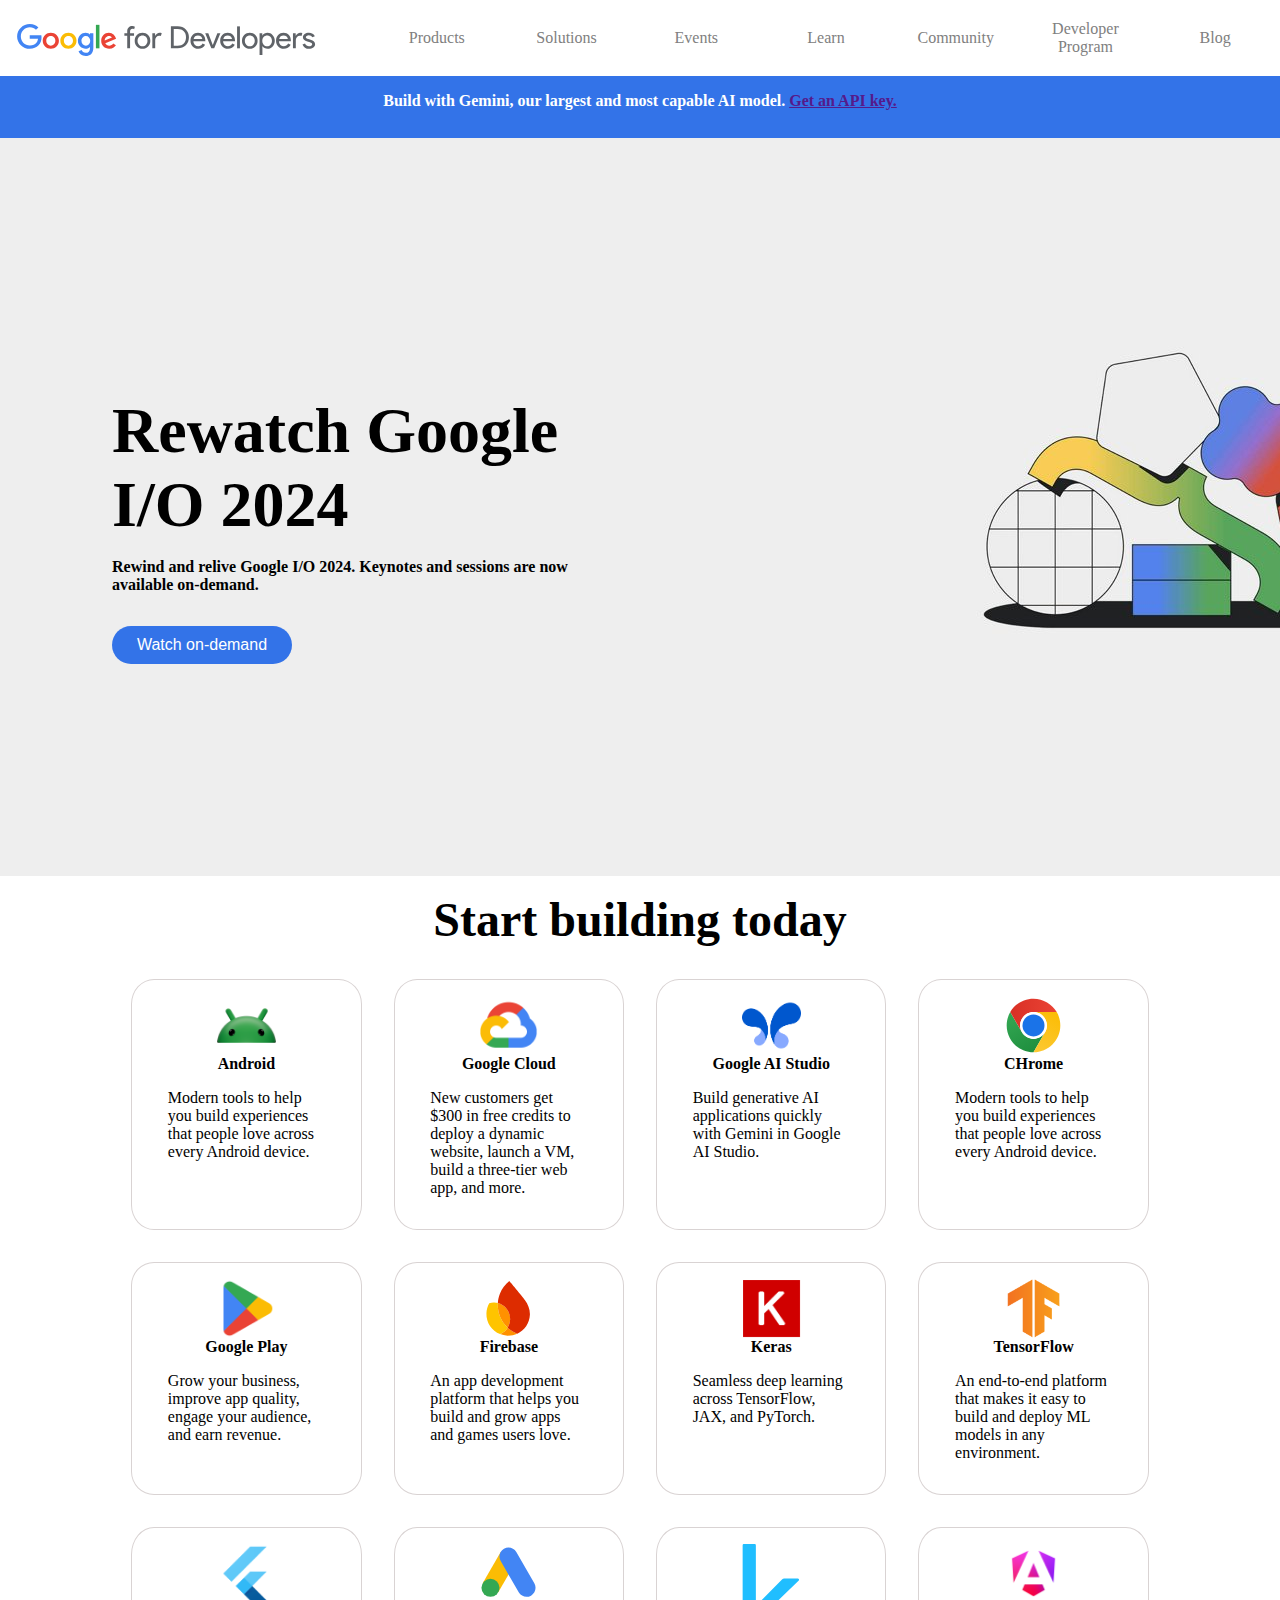
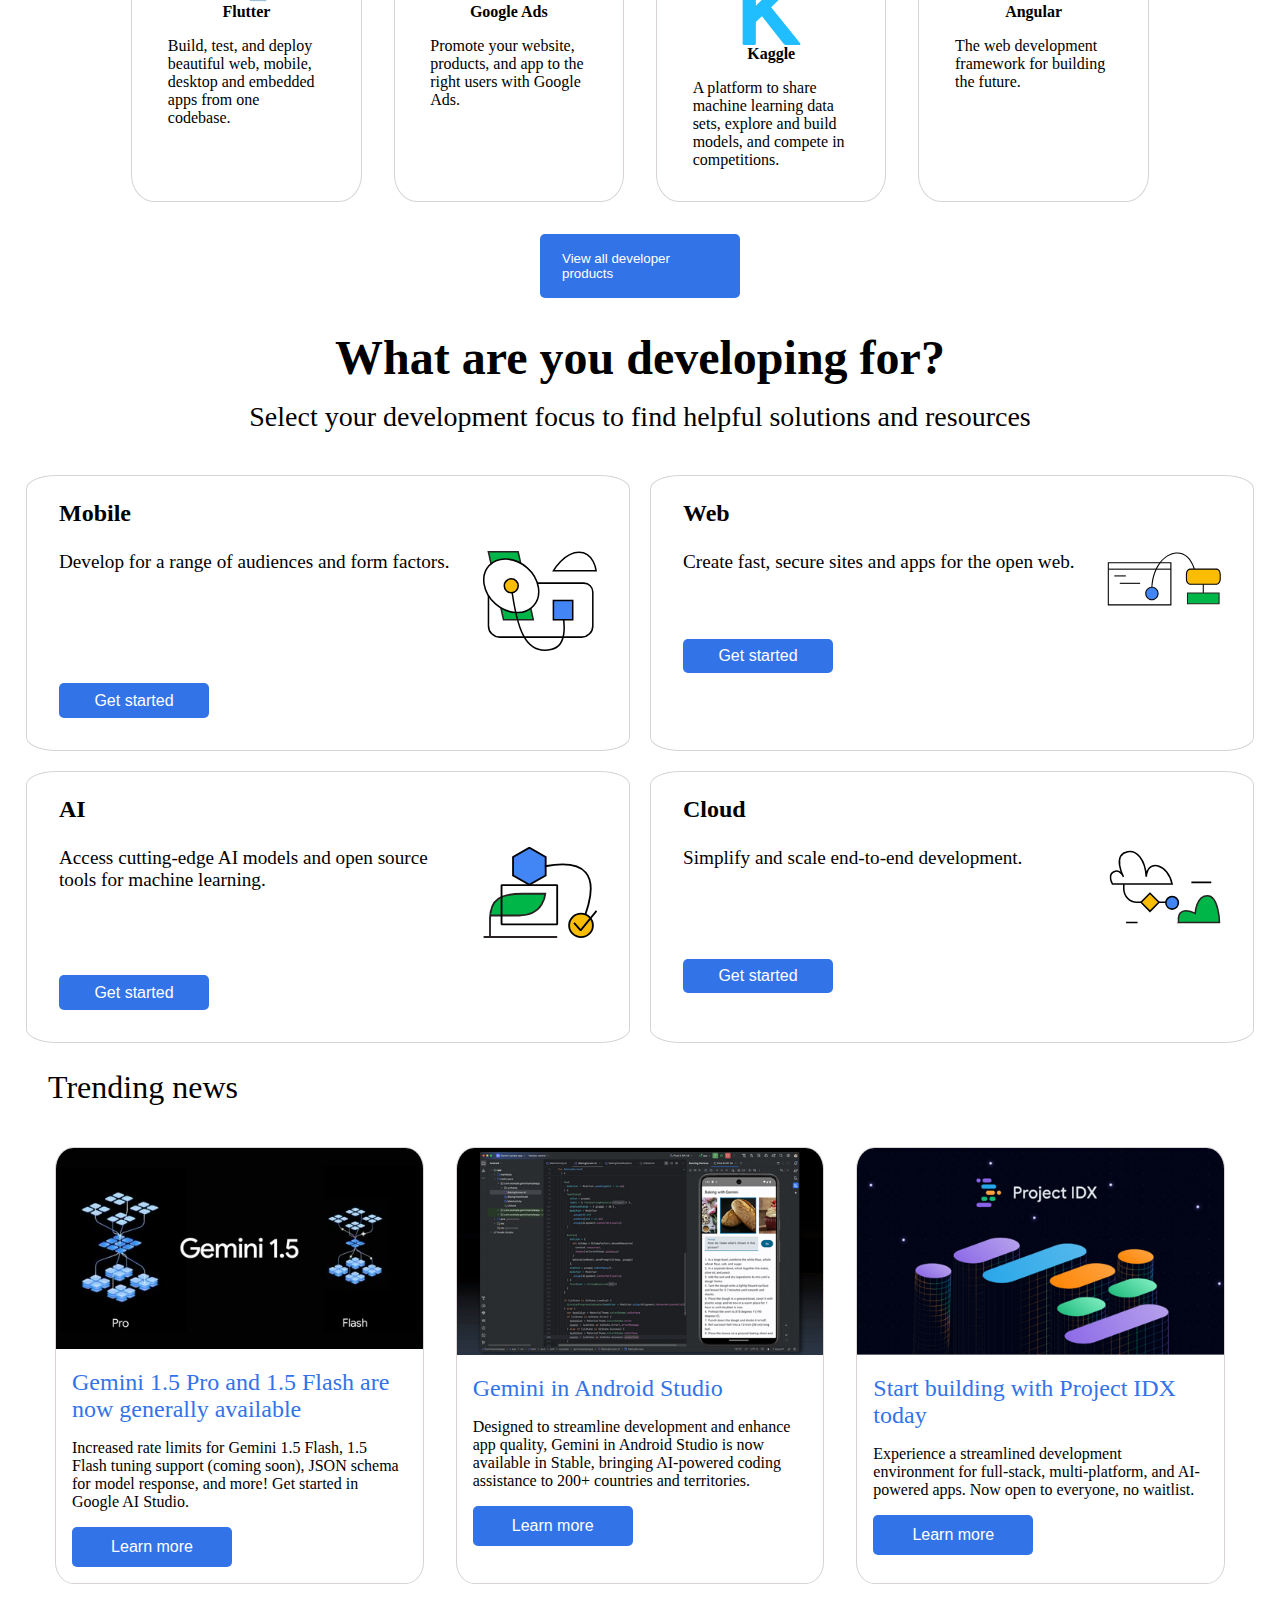
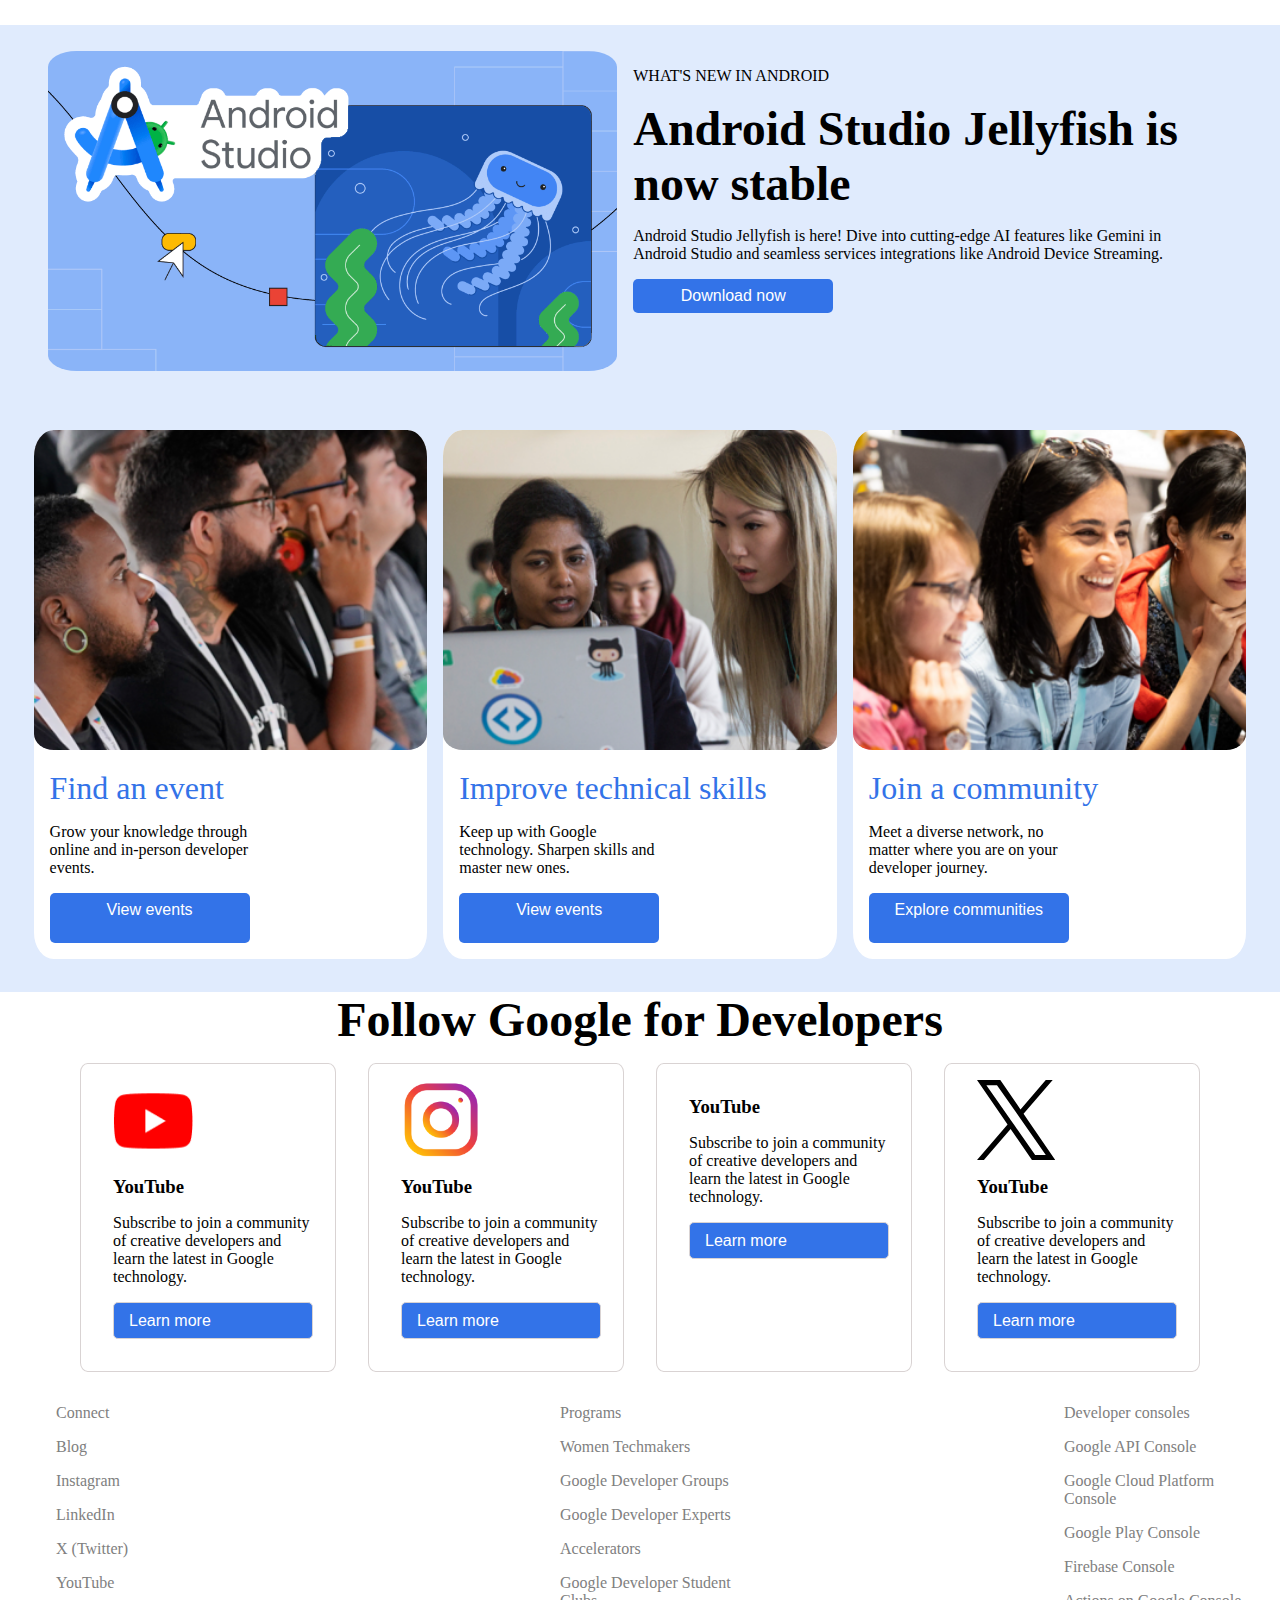
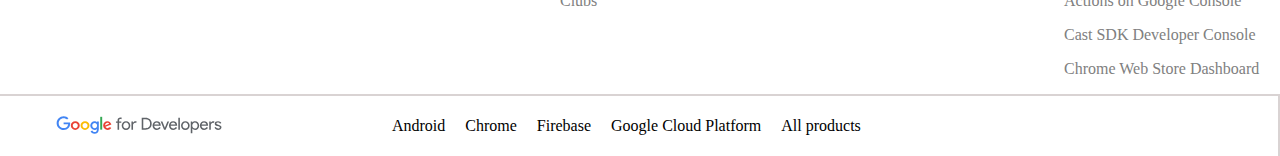
==== Week-1/Assignment-4/index.html @ 145104e5 "commit html css pics" ====
<!DOCTYPE html>
<html lang="en">
  <head>
    <meta charset="UTF-8" />
    <meta name="viewport" content="width=device-width, initial-scale=1.0" />
    <title>Assignment-4</title>
    <link rel="stylesheet" href="./style.css" />
  </head>

  <body>
    <!-- top nav bar -->
    <header>
      <nav id="main-nav">
        <img
          src="./pics/google-for-developers.svg"
          alt="google-for-developer-img"
        />
        <ul>
          <li><a>Products</a></li>
          <li><a>Solutions</a></li>
          <li><a>Events</a></li>
          <li><a>Learn</a></li>
          <li><a>Community</a></li>
          <li><a>Developer Program</a></li>
          <li><a>Blog</a></li>
        </ul>
      </nav>
    </header>

    <!-- Rewatch Google I/O 2024 -->
    <section id="mask">
      <div id="blue-nav">
        <div id="p-a">
          <p>
            Build with Gemini, our largest and most capable AI model.
            <a href="">Get an API key.</a>
          </p>
        </div>
      </div>
      <div id="text-img">
        <div id="h3-p-button">
          <h3>Rewatch Google I/O 2024</h3>
          <p>
            Rewind and relive Google I/O 2024. Keynotes and sessions are now
            available on-demand.
          </p>
          <button class="blue">Watch on-demand</button>
        </div>
        <div id="google-pic">
          <img src="./pics/io-ondemand-web_720.jpg" alt="Google I/O" />
        </div>
      </div>
    </section>
    <!-- top nav bar end-->

    <!-- Rewatch Google I/O 2024 end-->

    <!-- Start building today -->
    <section class="section-apps">
      <h2>Start building today</h2>
      <div class="apps">
        <div class="app-group">
          <div class="app">
            <img src="./pics/android-logo.png" alt="" />
            <h4>Android</h4>
            <p>
              Modern tools to help you build experiences that people love across
              every Android device.
            </p>
          </div>
          <div class="app">
            <img src="./pics/app-pics/google_cloud_64dp.png" alt="" />
            <h4>Google Cloud</h4>
            <p>
              New customers get $300 in free credits to deploy a dynamic
              website, launch a VM, build a three-tier web app, and more.
            </p>
          </div>
          <div class="app">
            <img src="./pics/app-pics/ai-studio-icon.png" alt="" />
            <h4>Google AI Studio</h4>
            <p>
              Build generative AI applications quickly with Gemini in Google AI
              Studio.
            </p>
          </div>
          <div class="app">
            <img src="./pics/app-pics/chromeos-logo.svg" alt="" />
            <h4>CHrome</h4>
            <p>
              Modern tools to help you build experiences that people love across
              every Android device.
            </p>
          </div>
        </div>
        <div class="app-group">
          <div class="app">
            <img src="./pics/app-pics/play_prism_64dp.png" alt="" />
            <h4>Google Play</h4>
            <p>
              Grow your business, improve app quality, engage your audience, and
              earn revenue.
            </p>
          </div>
          <div class="app">
            <img src="./pics/app-pics/icon.svg" alt="" />
            <h4>Firebase</h4>
            <p>
              An app development platform that helps you build and grow apps and
              games users love.
            </p>
          </div>
          <div class="app">
            <img src="./pics/app-pics/keras.png" alt="" />
            <h4>Keras</h4>
            <p>Seamless deep learning across TensorFlow, JAX, and PyTorch.</p>
          </div>
          <div class="app">
            <img src="./pics/app-pics/tensorflow-logo-196.png" alt="" />
            <h4>TensorFlow</h4>
            <p>
              An end-to-end platform that makes it easy to build and deploy ML
              models in any environment.
            </p>
          </div>
        </div>
        <div class="app-group">
          <div class="app">
            <img src="./pics/app-pics/flutter_64dp.png" alt="" />
            <h4>Flutter</h4>
            <p>
              Build, test, and deploy beautiful web, mobile, desktop and
              embedded apps from one codebase.
            </p>
          </div>
          <div class="app">
            <img src="./pics/app-pics/google-ads.svg" alt="" />
            <h4>Google Ads</h4>
            <p>
              Promote your website, products, and app to the right users with
              Google Ads.
            </p>
          </div>
          <div class="app">
            <img src="./pics/app-pics/kaggle.svg" alt="" />
            <h4>Kaggle</h4>
            <p>
              A platform to share machine learning data sets, explore and build
              models, and compete in competitions.
            </p>
          </div>
          <div class="app">
            <img src="./pics/app-pics/angular_gradient.png" alt="" />
            <h4>Angular</h4>
            <p>The web development framework for building the future.</p>
          </div>
        </div>
      </div>

      <button class="blue">
        <p>View all developer products</p>
      </button>
    </section>

    <!-- What are you developing for? -->
    <section id="dev-field">
      <h2>What are you developing for?</h2>
      <h3>
        Select your development focus to find helpful solutions and resources
      </h3>
      <div id="dev-field-container">
        <div class="dev-box">
          <h4>Mobile</h4>
          <div class="p-img">
            <p>Develop for a range of audiences and form factors.</p>
            <img src="./pics/ecosystem-mobile.svg" alt="" />
          </div>
          <button class="blue"><a href="#">Get started</a></button>
        </div>

        <div class="dev-box">
          <h4>Web</h4>
          <div class="p-img">
            <p>Create fast, secure sites and apps for the open web.</p>
            <img src="./pics/ecosystem-web.svg" alt="" />
          </div>
          <button class="blue"><a href="#">Get started</a></button>
        </div>

        <div class="dev-box">
          <h4>AI</h4>
          <div class="p-img">
            <p>
              Access cutting-edge AI models and open source tools for machine
              learning.
            </p>
            <img src="./pics/ecosystem-ai.svg" alt="" />
          </div>
          <button class="blue"><a href="#">Get started</a></button>
        </div>

        <div class="dev-box">
          <h4>Cloud</h4>
          <div class="p-img">
            <p>Simplify and scale end-to-end development.</p>
            <img src="./pics/ecosystem-cloud.svg" alt="" />
          </div>
          <button class="blue"><a href="#">Get started</a></button>
        </div>
      </div>
    </section>
    <!-- What are you developing for? end -->

    <!-- Trending news -->
    <section id="news">
      <h2 id="Trending-news-h2">Trending news</h2>
      <div class="news-boxes">
        <div class="news-box">
          <img src="./pics/gemini-pro-flash_480.jpeg" alt="" />
          <h3>Gemini 1.5 Pro and 1.5 Flash are now generally available</h3>
          <p>
            Increased rate limits for Gemini 1.5 Flash, 1.5 Flash tuning support
            (coming soon), JSON schema for model response, and more! Get started
            in Google AI Studio.
          </p>
          <button class="blue">Learn more</button>
        </div>
        <div class="news-box">
          <img src="./pics/gemini-android-studio_480.png" alt="" />
          <h3>Gemini in Android Studio</h3>
          <p>
            Designed to streamline development and enhance app quality, Gemini
            in Android Studio is now available in Stable, bringing AI-powered
            coding assistance to 200+ countries and territories.
          </p>
          <button class="blue">Learn more</button>
        </div>
        <div class="news-box">
          <img src="./pics/project-idx-beta_480.png" alt="" />
          <h3>Start building with Project IDX today</h3>
          <p>
            Experience a streamlined development environment for full-stack,
            multi-platform, and AI-powered apps. Now open to everyone, no
            waitlist.
          </p>
          <button class="blue">Learn more</button>
        </div>
      </div>
    </section>
    <!-- Trending news end-->
    <!-- Android Studio Jellyfish is now stable -->
    <section id="jellyfish">
      <!-- main-part -->
      <div id="jellyfish-container">
        <img src="./pics/android-studio-jellyfish.png" alt="" />
        <div id="jellyfish-text-container">
          <p>WHAT'S NEW IN ANDROID</p>
          <h2>Android Studio Jellyfish is now stable</h2>
          <p>
            Android Studio Jellyfish is here! Dive into cutting-edge AI features
            like Gemini in Android Studio and seamless services integrations
            like Android Device Streaming.
          </p>
          <button class="blue"><a href="#">Download now</a></button>
        </div>
      </div>

      <!-- pic-gallery -->
      <div id="jellyfish-container">
        <div class="jellyfish-box">
          <img src="./pics/find-event.png" alt="" />
          <h3><a href="">Find an event</a></h3>
          <p>
            Grow your knowledge through online and in-person developer events.
          </p>
          <button class="blue"><a href="#">View events</a></button>
        </div>
        <div class="jellyfish-box">
          <img src="./pics/improve-tech-skills.png" alt="" />
          <h3><a href="">Improve technical skills</a></h3>
          <p>
            Keep up with Google technology. Sharpen skills and master new ones.
          </p>
          <button class="blue"><a href="#">View events</a></button>
        </div>
        <div class="jellyfish-box">
          <img src="./pics/join-a-community.png" alt="" />
          <h3><a href="">Join a community</a></h3>
          <p>
            Meet a diverse network, no matter where you are on your developer
            journey.
          </p>
          <button class="blue"><a href="#">Explore communities</a></button>
        </div>
      </div>
    </section>

    <!-- Follow Google for Developers -->
    <section id="social-app-section">
      <h2>Follow Google for Developers</h2>
      <div id="social-apps">
        <div class="social-app yt">
          <img src="./pics/yt.svg" alt="" />
          <h3>YouTube</h3>
          <p>
            Subscribe to join a community of creative developers and learn the
            latest in Google technology.
          </p>
          <button class="blue"><a href="#">Learn more</a></button>
        </div>
        <div class="social-app ig">
          <img src="./pics/ig.webp" alt="" />
          <h3>YouTube</h3>
          <p>
            Subscribe to join a community of creative developers and learn the
            latest in Google technology.
          </p>
          <button class="blue"><a href="#">Learn more</a></button>
        </div>
        <div class="social-app lk">
          <img src="/pics/li_72.png" alt="" />
          <h3>YouTube</h3>
          <p>
            Subscribe to join a community of creative developers and learn the
            latest in Google technology.
          </p>
          <button class="blue"><a href="#">Learn more</a></button>
        </div>
        <div class="social-app x">
          <img src="./pics/x.svg" alt="" />
          <h3>YouTube</h3>
          <p>
            Subscribe to join a community of creative developers and learn the
            latest in Google technology.
          </p>
          <button class="blue"><a href="#">Learn more</a></button>
        </div>
      </div>
    </section>

    <!-- the bottom links -->
    <footer>
      <div class="footer-container1">
        <div class="Connect box">
          <ul>
            <li><p>Connect</p></li>
            <li><p>Blog</p></li>
            <li><p>Instagram</p></li>
            <li><p>LinkedIn</p></li>
            <li><p>X (Twitter)</p></li>
            <li><p>YouTube</p></li>
          </ul>
        </div>

        <div class="Programs box">
          <ul>
            <li><p>Programs</p></li>
            <li><p>Women Techmakers</p></li>
            <li><p>Google Developer Groups</p></li>
            <li><p>Google Developer Experts</p></li>
            <li><p>Accelerators</p></li>
            <li><p>Google Developer Student Clubs</p></li>
          </ul>
        </div>

        <div class="Developer-consoles box">
          <ul>
            <li><p>Developer consoles</p></li>
            <li><p>Google API Console</p></li>
            <li><p>Google Cloud Platform Console</p></li>
            <li><p>Google Play Console</p></li>
            <li><p>Firebase Console</p></li>
            <li><p>Actions on Google Console</p></li>
            <li><p>Cast SDK Developer Console</p></li>
            <li><p>Chrome Web Store Dashboard</p></li>
          </ul>
        </div>
      </div>
      <hr />
      <div class="footer-container2">
        <ul>
          <li><img src="./pics/google-for-developers.svg" alt="" /></li>
          <li><a href="#">Android</a></li>
          <li><a href="#">Chrome</a></li>
          <li><a href="#">Firebase</a></li>
          <li><a href="#">Google Cloud Platform</a></li>
          <li><a href="#">All products</a></li>
        </ul>
        <hr />
      </div>
    </footer>
  </body>
</html>
---- Week-1/Assignment-4/style.css ----
/* basic setting */
* {
  box-sizing: border-box;
  margin: 0;
}

/* buttons and color */
button[class="blue"] {
  display: flex;
  justify-content: center;
  /* padding: 0.8vh 1vh; */
  border-radius: 5px;
  text-decoration: none;
  list-style-type: none;
  border: none;
  color: white;
  background-color: #3373e8;
}

button a {
  padding: 0.8vh 1vh;
  font-size: 1rem;
  list-style-type: none;
  text-decoration: none;
  border: none;
  color: white;
  /* background-color: #3373e8; */
}

body {
  /* background-color: #eeeeee; */
  background-color: white;
}

/* header and navbar */

#main-nav {
  display: flex;
  background-color: #ffffff;
}
#main-nav img {
  width: 300px;
  margin: 1rem;
}
#main-nav ul {
  display: flex;
  justify-content: center;
  width: 100%;
}

#main-nav ul a {
  color: grey;
}

#main-nav li {
  width: 20%;
  display: flex;
  justify-content: center;
  align-items: center;
  list-style-type: none;
  justify-content: baseline;
  position: relative;
}

#main-nav p {
  padding-top: 1rem;
  font-size: medium;
  font-weight: bold;
  color: gray;
}

#main-nav a {
  display: block;
  color: white;
  text-align: center;
  padding: 14px 16px;
  text-decoration: none;
}

/* header and navbar  end */

/* Rewatch Google I/O 2024 */

#mask {
  display: block;
  height: 50rem;
  justify-content: space-between;
  background-color: #eeeeee;
}

#blue-nav {
  font-size: medium;
  font-weight: 600;
  display: flex;
  justify-content: center;
  color: white;
  background-color: #3373e8;
}

#blue-nav p {
  width: 100%;
  height: 30px;
}

#google-pic {
  width: 50%;
}

#google-pic img {
  margin: 10rem;
}

#text-img {
  display: flex;
  height: 100%;
}

#h3-p-button {
  margin-left: 3rem;
  width: 50%;
  display: flex;
  flex-direction: column;
}
#h3-p-button h3 {
  margin: 4em 4rem 0rem 4rem;
  font-size: 4rem;
}

#h3-p-button p {
  font-size: 1rem;
  font-weight: bold;
  width: 80%;
  height: 20;
  margin-left: 4rem;
}

#h3-p-button button {
  display: flex;
  background-color: #3373e8;
  color: white;
  border: none;
  width: 180px;
  margin-left: 4rem;
  justify-content: center;
  align-items: center;
  border-radius: 20px;
  padding: 10px 20px;
  font-size: 16px;
  cursor: pointer;
}

#mask h2 {
  width: 100%;
  padding: 1rem;
  color: white;
  background-color: #3373e8;
}
/* Rewatch Google I/O 2024 end */

/* pics */
#google-dev {
  width: 15rem;
  margin: 0.5rem;
}

/* setting of apps blocks */
/* Start building today */

.app-group {
  display: flex;
  justify-content: center;
}
.section-apps {
  display: flex;
  flex-direction: column;
  align-items: center;
}

.section-apps h2 {
  margin: 1rem;
  font-size: 3rem;
  font-weight: bold;
}
.apps {
  display: flex;
  flex-direction: column;
  width: 90%;
}
.app {
  width: 20%;
  margin: 1rem;
  display: flex;
  padding: 1rem;
  flex-direction: column;
  text-align: center;
  align-items: center;
  border-radius: 10%;
  border: 1px solid rgb(217, 211, 211);
}

.app img {
  display: inline-block;
  width: 30%;
}

.app p {
  width: 80%;
}
.section-apps-button {
  width: 300px;
  height: 50px;
}

.section-apps-button p {
  font-size: 1rem;
}

/* What are you developing for?   */
#dev-field {
  background-color: #ffffff;
}

#dev-field h2 {
  font-size: 3rem;
  text-align: center;
  margin: 1rem;
}

#dev-field h3 {
  font-size: 1.75rem;
  margin: 1rem;
  text-align: center;
  font-weight: lighter;
}

.p-img p {
  font-size: larger;
  width: 70%;
}

.p-img {
  display: flex;
  justify-content: space-around;
}
.p-img img {
  display: flex;
  flex-direction: column;
  width: 20%;
  margin: 1rem;
}

#dev-field-container {
  display: flex;
  flex-wrap: wrap;
  padding: 1rem;
}

.dev-box {
  display: flex;
  flex-direction: column;
  flex-basis: calc(50% - 20px);
  margin: 10px;
  border-radius: 5%;
  border: 1px solid rgb(217, 211, 211);
  padding: 1rem;
}

.dev-box h4 {
  font-size: 1.5rem;
  font-weight: bold;
  margin: 0.5rem 1rem;
}

.dev-box button {
  width: 150px;
}

.section-apps-button {
  width: 250px;
}
/* What are you developing for? end  */

/* Trending news */
#news {
  display: flex;
  flex-direction: column;
  background-color: #ffffff;
}

#news h3 {
  font-size: 1.5rem;
  font-weight: 400;
  margin: 1rem;
}
#Trending-news-h2 {
  font-size: 2rem;
  font-weight: 400;
  margin-left: 3rem;
}
.news-boxes {
  display: flex;
  justify-content: center;
  margin: 2%;
}

.news-box {
  width: 30%;
  border-radius: 5%;
  flex-wrap: wrap;
  margin: 1rem;
  border: 1px solid rgb(217, 211, 211);
  overflow: hidden;
}
.news-box img {
  width: 100%;
  object-fit: cover;
}
.news-box h3,
p,
button {
  width: 100%;
  text-align: start;
  margin: 1rem;
  width: 200px;
}

.news-box h3 {
  font-size: 2rem;
  text-align: start;
  width: 90%;
  margin: 1rem;
  color: #3373e8;
}

.news-box p {
  text-align: start;
  width: 90%;
  margin: 1rem;
}

.news-box button {
  font-size: 1rem;
  padding: 1rem;
  width: 160px;
  height: 40px;
  align-items: center;
  cursor: pointer;
}

/* Trending news end*/

/* Jellyfish part */

#jellyfish-container {
  display: flex;
  justify-content: center;
  background-color: #f1f3f4;
  padding: 2%;
}
#jellyfish-text-container {
  width: 50%;
  width: 50%;
}
.jellyfish-box {
  margin: 0.5rem;
  border-radius: 5%;
  background-color: #ffffff;
  overflow: hidden;
}

#jellyfish-container img {
  height: 20rem;
  border-radius: 5%;
  object-fit: cover;
}
#jellyfish-container h2 {
  font-size: 3rem;
  font-weight: bold;
  margin: 1rem;
}
#jellyfish-text-container p {
  font-size: medium;
  width: 90%;
  margin: 1rem;
}

/* Jellyfish part1 end */

#jellyfish-container {
  display: flex;
  background-color: #e0ebfd;
}

#jellyfish-container {
  display: flex;
}

.jellyfish-box img {
  width: 100%;
}

.jellyfish-box h3 {
  font-size: 2rem;
  font-weight: 400;
  margin: 1rem;
}

.jellyfish-box h3 a {
  text-decoration: none;
  color: #3373e8;
}
.jellyfish-box p {
  margin: 1rem;
}
.jellyfish-box button {
  display: flex;
  justify-content: baseline;
  align-content: baseline;
  height: 50px;
  width: 200px;
  margin: 1rem;
}

/* Jellyfish part2 end */

/* Follow Google for Developers */

#social-app-section h2 {
  font-size: 3rem;
  font-weight: bold;
  text-align: center;
}

#social-app-section {
  background-color: #ffffff;
}

#social-apps {
  display: flex;
  justify-content: center;
}

.social-app {
  width: 20%;
  margin: 1rem;
  padding: 1rem;
  text-align: center;
  border: 1px solid rgb(217, 211, 211);
  border-radius: 3%;
}

.social-app img {
  display: flex;
  justify-self: start;
  width: 5rem;
  margin-left: 1rem;
}

.social-app h3 {
  text-align: start;
  margin: 1rem;
}

.social-app p {
  text-align: start;
  margin: 1rem;
}

.social-app button {
  justify-content: start;

  background-color: #3373e8;
  border: 1px solid rgb(217, 211, 211);
}

button[class="white"]:hover {
  color: blue;
}

/* Follow Google for Developers end */

/* footer */
footer ul {
  list-style-type: none;
}

footer p {
  font-size: 1rem;
  color: grey;
}

footer .box {
  display: flex;
  flex-direction: column;
  justify-content: start;
  /* border: 2px solid blue; */
}
.footer-container1 {
  display: flex;
  flex-direction: row;
  justify-content: space-between;
  /* border: 2px solid green; */
}

.footer-container2 {
  display: flex;
  justify-content: space-between;
}

footer hr {
  border: 1px solid rgb(217, 211, 211);
}

footer img {
  margin: 1rem;
  width: 50%;
}

.footer-container2 ul {
  display: flex;
  align-items: center;
  gap: 20px;
}
.footer-container2 ul a {
  text-decoration: none;
  color: black;
}
/* footer end*/
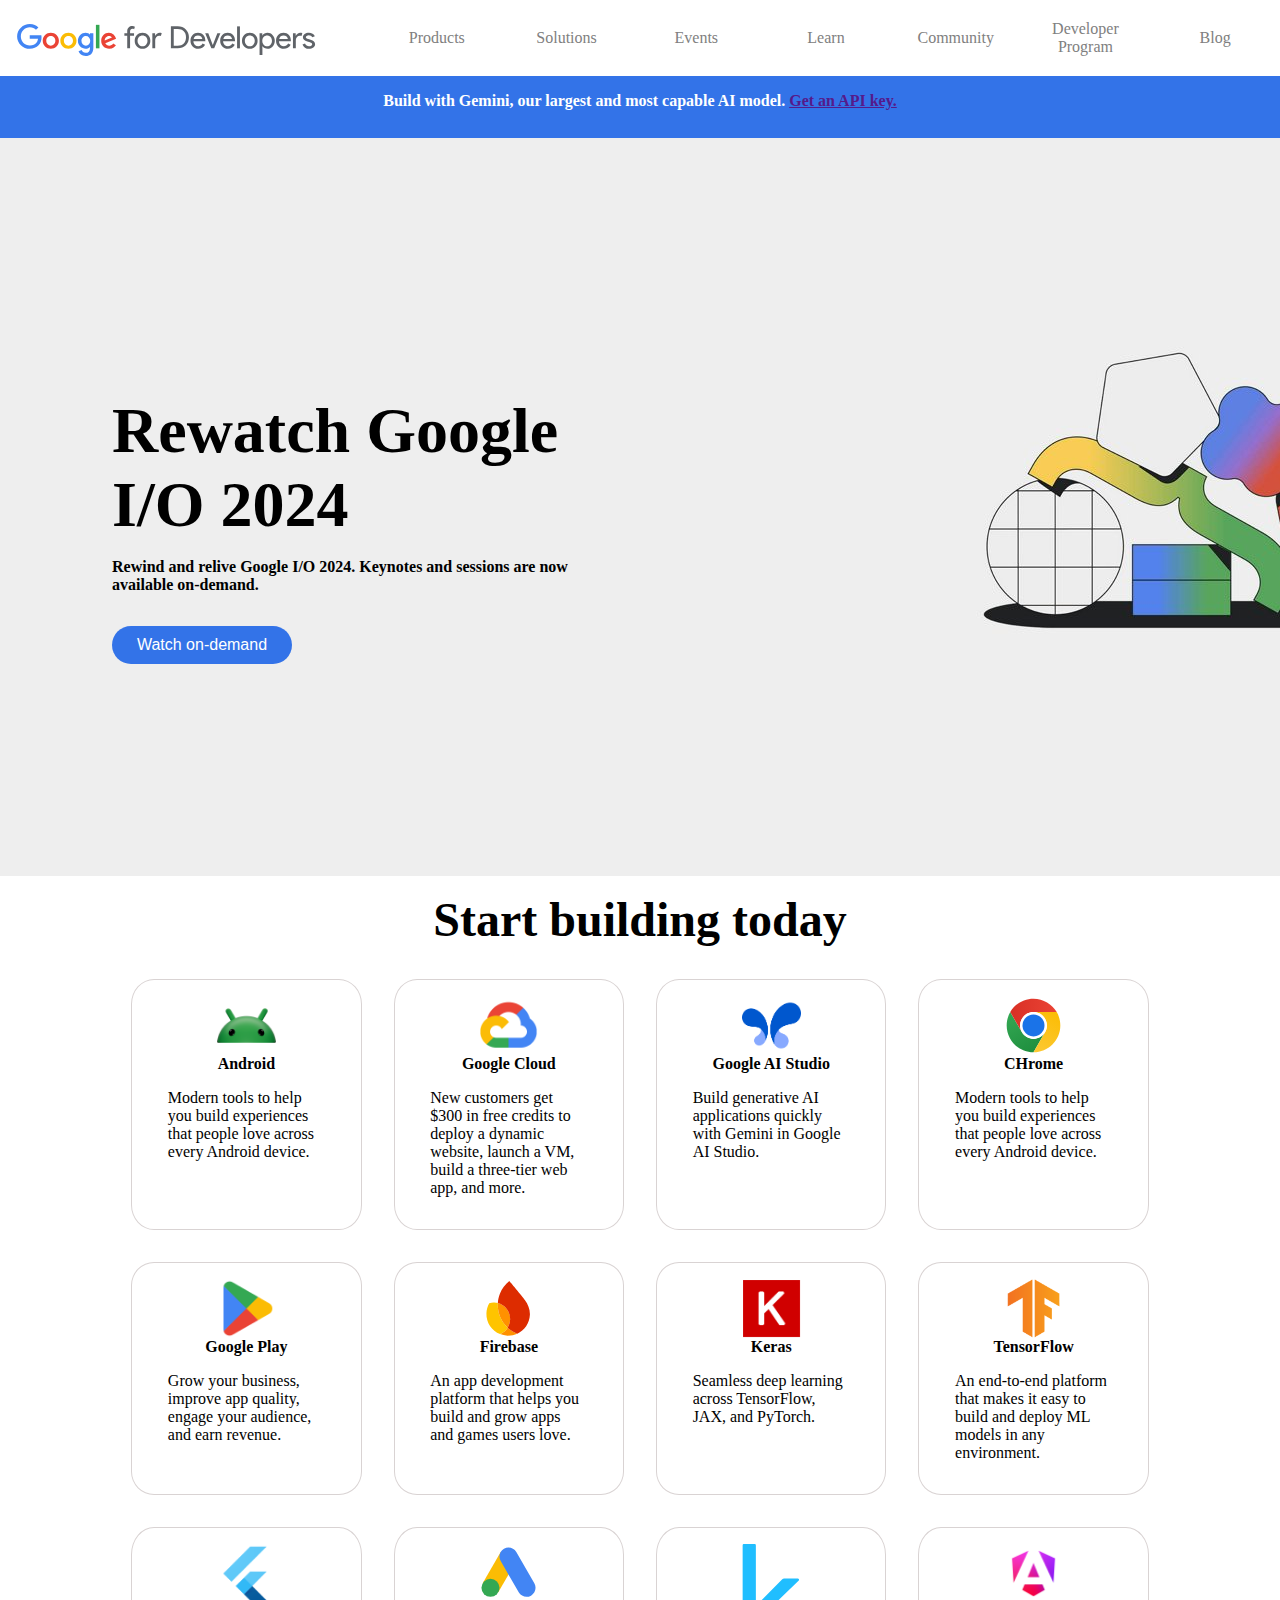
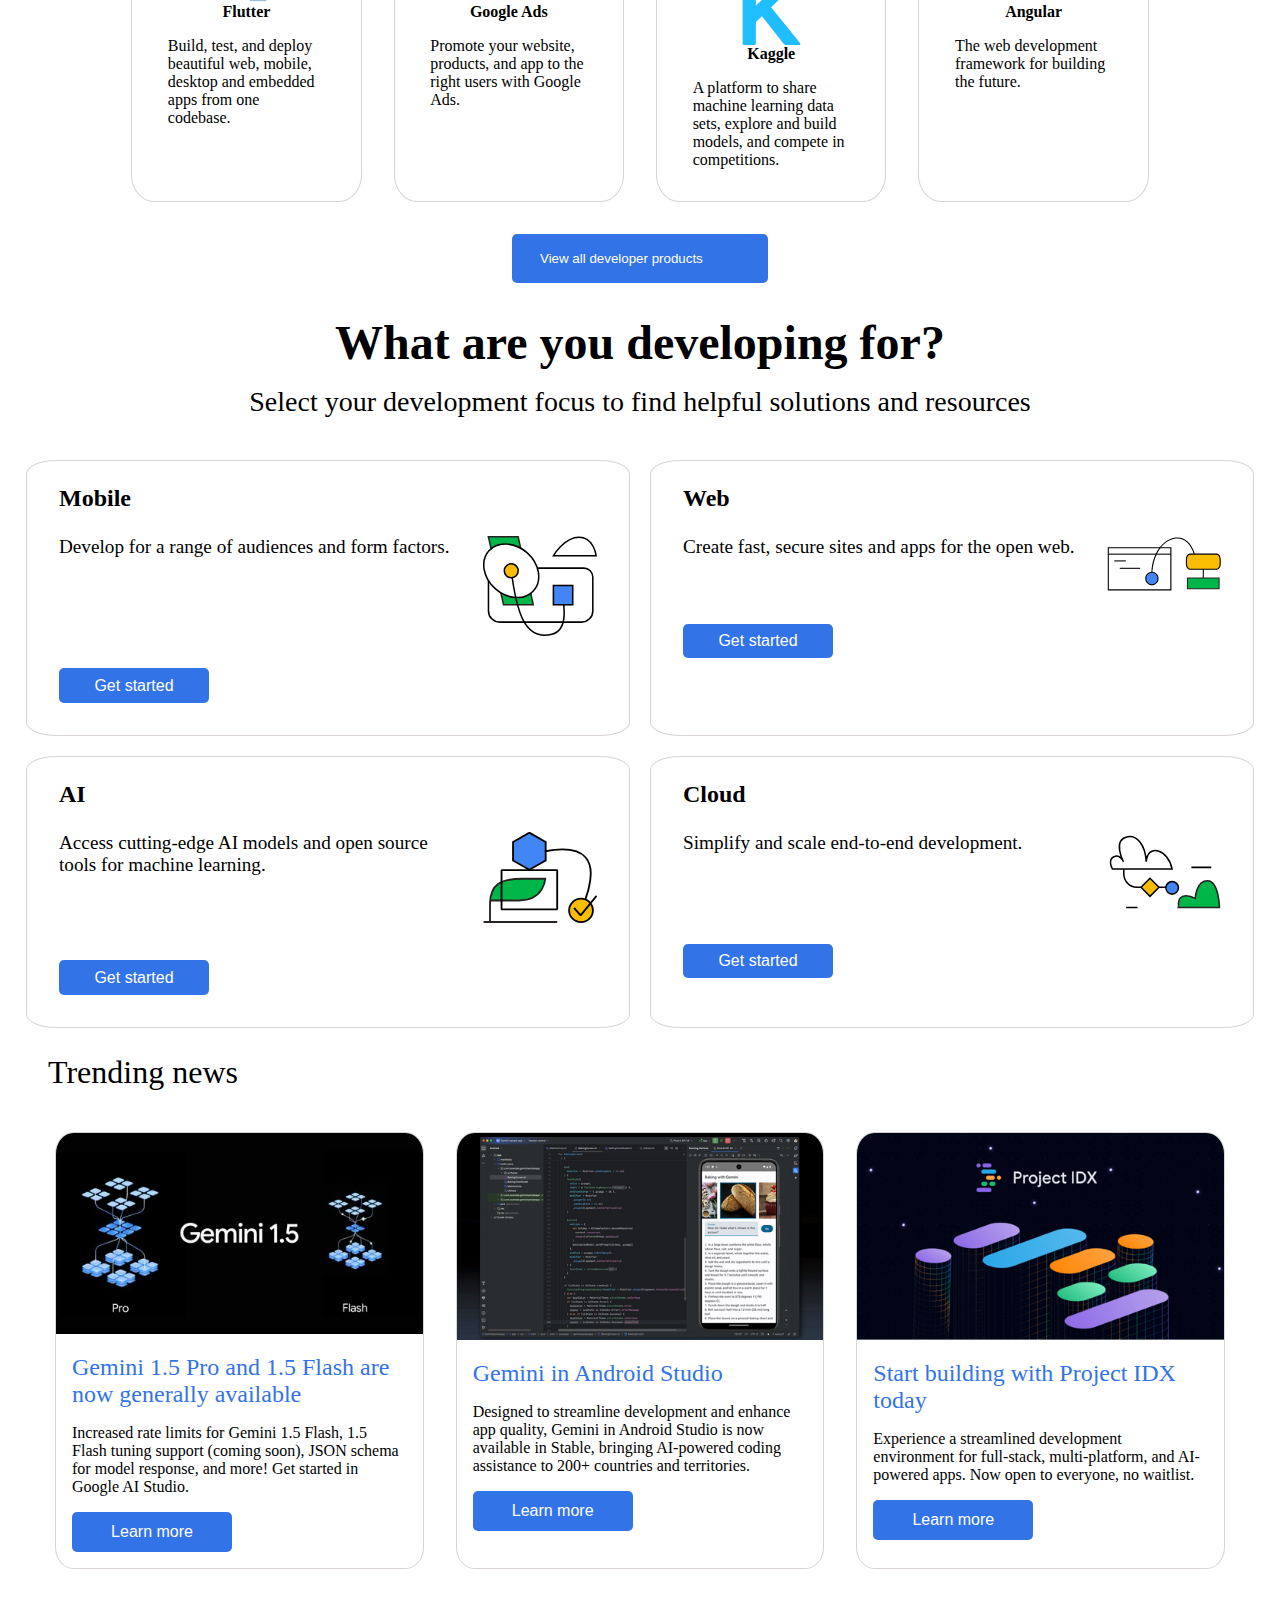
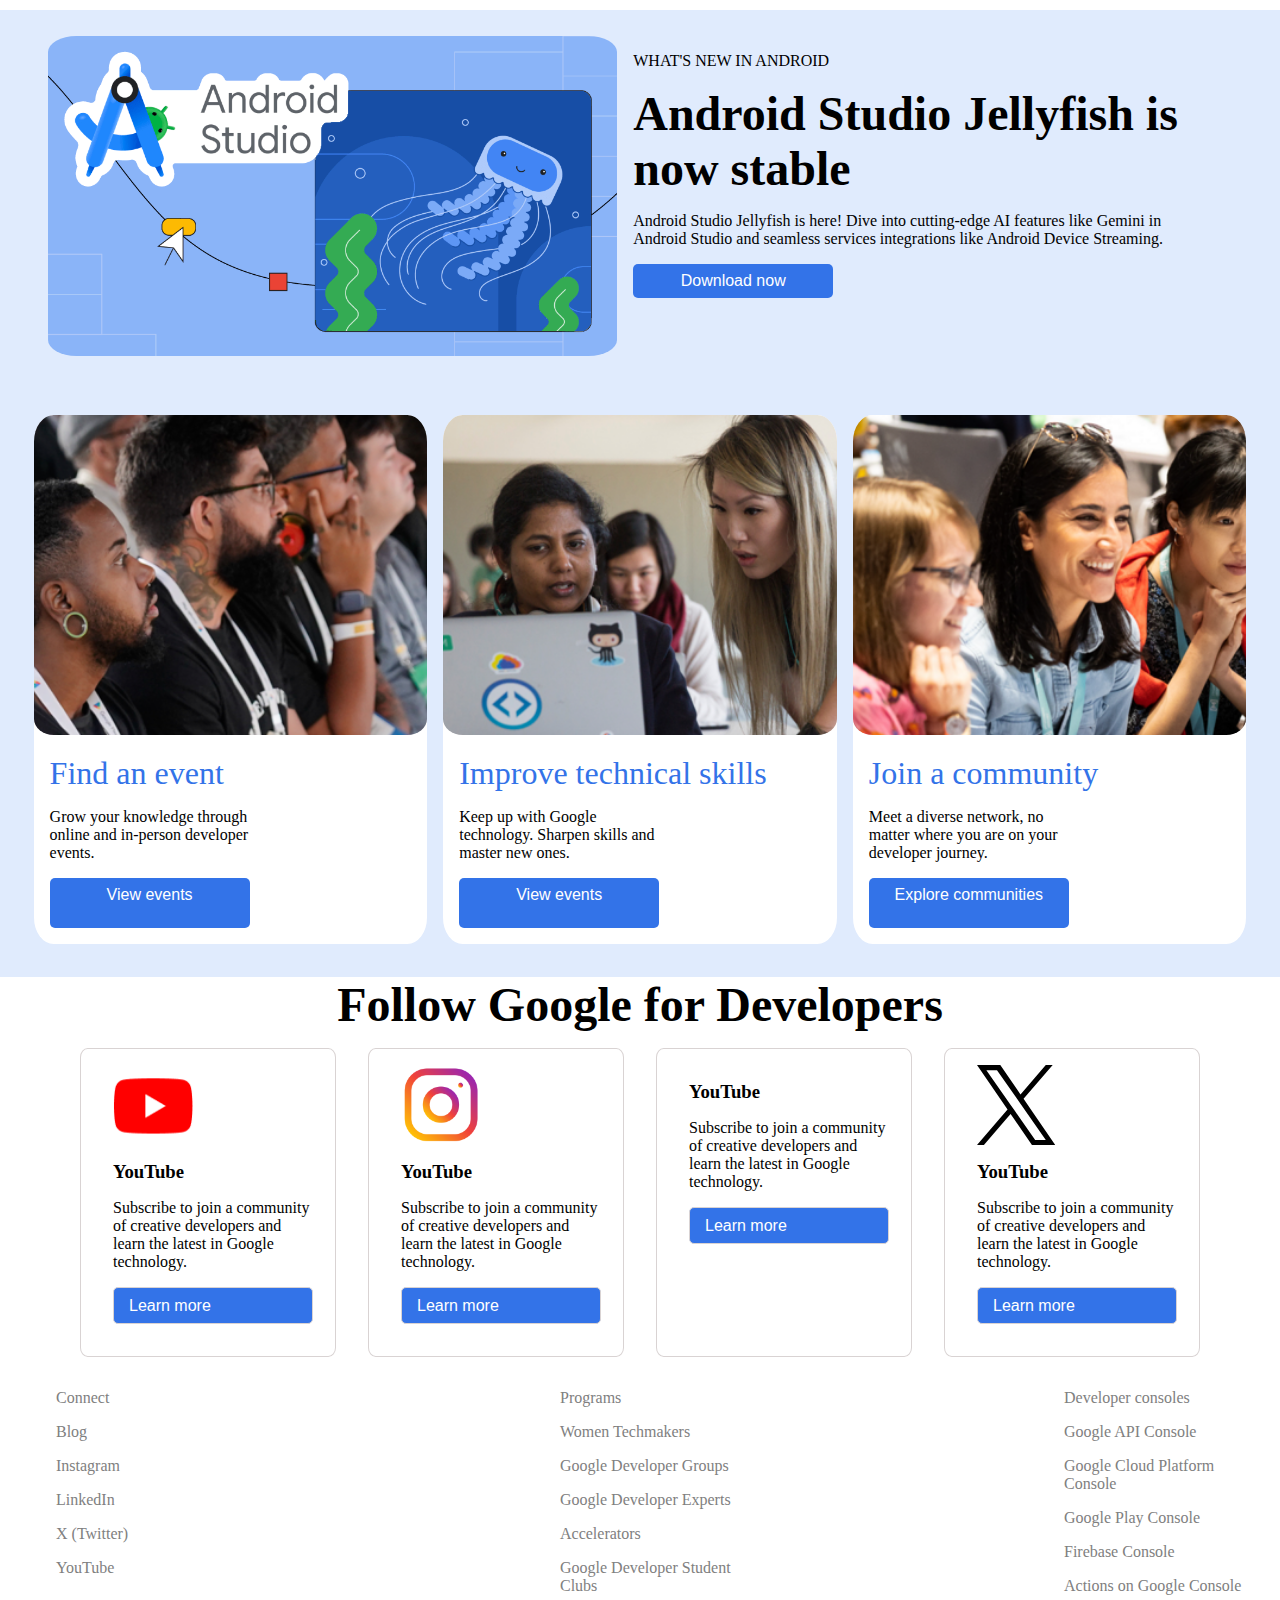
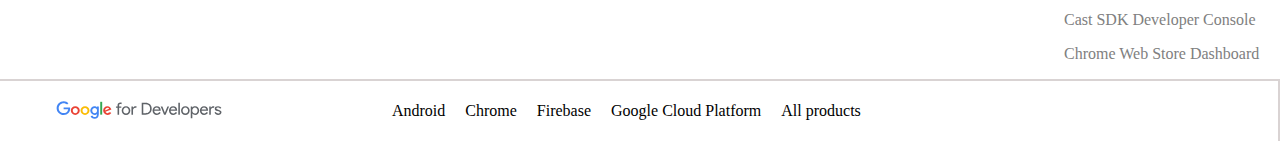
==== commit 243a9de1: "delete doc2 original html/css,deployed new file cause i am organizing foler" ====
--- a/Week-1/Assignment-4/index.html
+++ b/Week-1/Assignment-4/index.html
@@ -156,7 +156,6 @@
           </div>
         </div>
       </div>
-
       <button class="blue">
         <p>View all developer products</p>
       </button>
--- a/Week-1/Assignment-4/style.css
+++ b/Week-1/Assignment-4/style.css
@@ -170,6 +170,11 @@
   display: flex;
   justify-content: center;
 }
+
+.section-apps button {
+  display: flex;
+  width: 20%;
+}
 .section-apps {
   display: flex;
   flex-direction: column;
